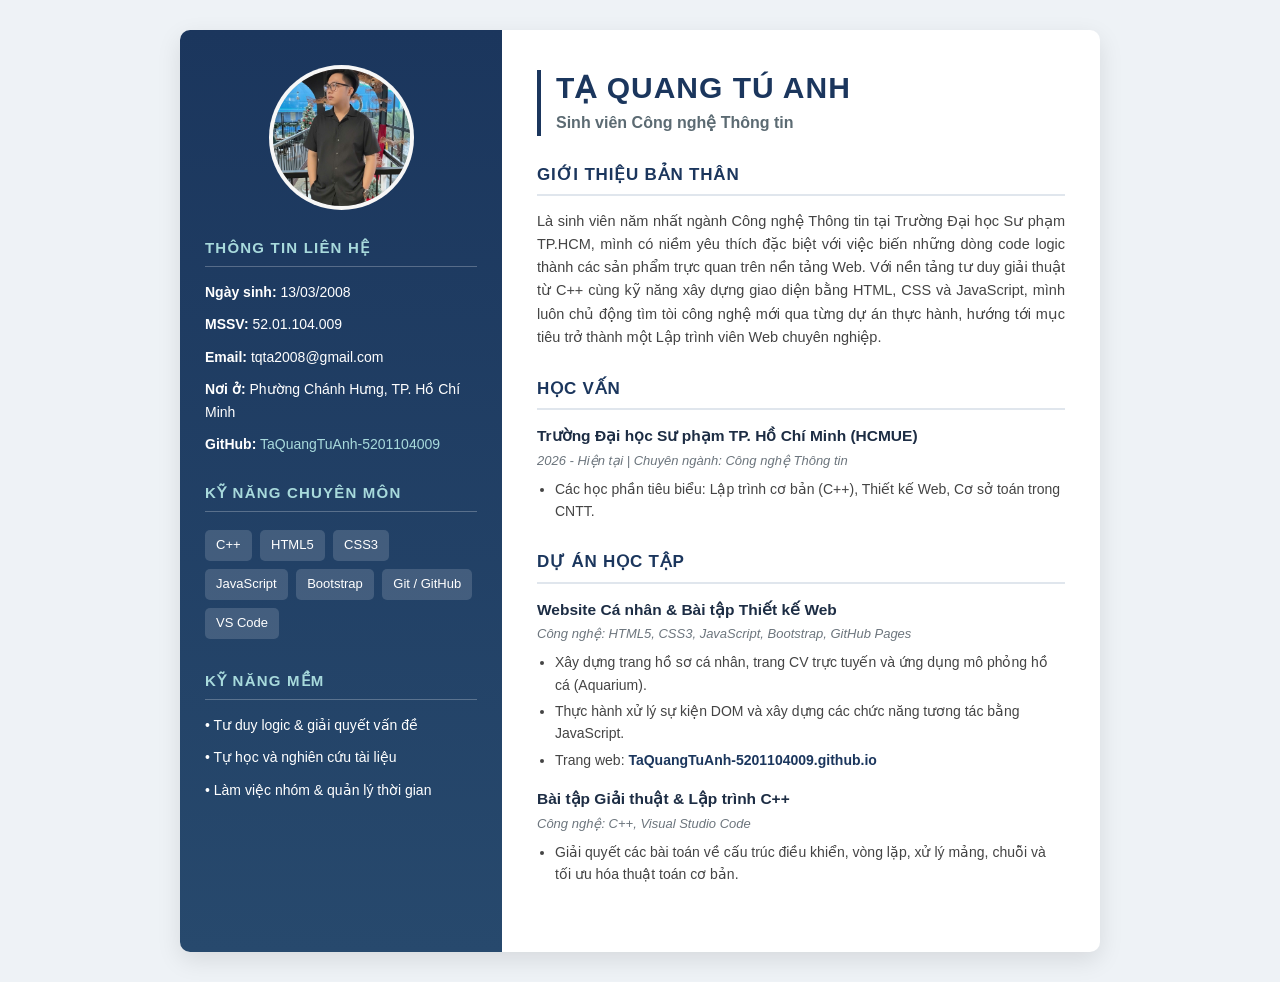
==== CV ca nhan/cvcanhan.html @ 0acc431b "Rename cvcanhan.html to CV ca nhan/cvcanhan.html" ====
<!DOCTYPE html>
<html lang="vi">
<head>
    <meta charset="UTF-8">
    <meta name="viewport" content="width=device-width, initial-scale=1.0">
    <title>CV - Tạ Quang Tú Anh</title>
    <style>
        * {
            box-sizing: border-box;
            margin: 0;
            padding: 0;
            font-family: 'Segoe UI', Tahoma, Geneva, Verdana, sans-serif;
        }
        body {
            background-color: #eef2f6;
            color: #333;
            line-height: 1.6;
            padding: 30px 15px;
        }
        .cv-container {
            max-width: 920px;
            margin: 0 auto;
            background: #ffffff;
            display: flex;
            box-shadow: 0 8px 25px rgba(0, 0, 0, 0.1);
            border-radius: 10px;
            overflow: hidden;
        }
        /* CỘT TRÁI */
        .left-column {
            width: 35%;
            background: linear-gradient(180deg, #1b365d 0%, #27496d 100%);
            color: #ffffff;
            padding: 35px 25px;
        }
        .avatar {
            width: 145px;
            height: 145px;
            border-radius: 50%;
            object-fit: cover;
            display: block;
            margin: 0 auto 22px;
            border: 4px solid rgba(255, 255, 255, 0.85);
            background-color: #ccc;
        }
        .left-column h2 {
            font-size: 15px;
            text-transform: uppercase;
            letter-spacing: 1.2px;
            border-bottom: 1px solid rgba(255, 255, 255, 0.25);
            padding-bottom: 6px;
            margin: 26px 0 14px;
            color: #a8dadc;
        }
        .info-list {
            list-style: none;
            font-size: 14px;
        }
        .info-list li {
            margin-bottom: 10px;
            word-break: break-word;
        }
        .skill-tag {
            display: inline-block;
            background: rgba(255, 255, 255, 0.15);
            padding: 5px 11px;
            border-radius: 5px;
            font-size: 13px;
            margin: 4px 4px 4px 0;
            transition: background 0.2s;
        }
        .skill-tag:hover {
            background: rgba(255, 255, 255, 0.28);
        }
        /* CỘT PHẢI */
        .right-column {
            width: 65%;
            padding: 40px 35px;
        }
        .header-name {
            border-left: 4px solid #1b365d;
            padding-left: 15px;
            margin-bottom: 25px;
        }
        .header-name h1 {
            font-size: 30px;
            color: #1b365d;
            text-transform: uppercase;
            letter-spacing: 1px;
            line-height: 1.2;
        }
        .header-name p {
            font-size: 16px;
            color: #5c6b73;
            font-weight: 600;
            margin-top: 4px;
        }
        .section {
            margin-bottom: 26px;
        }
        .section h2 {
            font-size: 17px;
            color: #1b365d;
            text-transform: uppercase;
            letter-spacing: 0.8px;
            border-bottom: 2px solid #e0e6ed;
            padding-bottom: 6px;
            margin-bottom: 14px;
        }
        .intro-text {
            font-size: 14.5px;
            color: #444;
            text-align: justify;
        }
        .item {
            margin-bottom: 16px;
        }
        .item-title {
            font-weight: 700;
            font-size: 15.5px;
            color: #1d2d44;
        }
        .item-sub {
            font-size: 13px;
            color: #6c757d;
            font-style: italic;
            margin: 2px 0 6px;
        }
        .item ul {
            padding-left: 18px;
            font-size: 14px;
            color: #444;
        }
        .item ul li {
            margin-bottom: 4px;
        }
        a {
            color: #a8dadc;
            text-decoration: none;
        }
        a:hover {
            text-decoration: underline;
        }
        .right-column a {
            color: #1b365d;
            font-weight: 600;
        }
        @media (max-width: 720px) {
            .cv-container {
                flex-direction: column;
            }
            .left-column, .right-column {
                width: 100%;
            }
            .right-column {
                padding: 30px 20px;
            }
        }
    </style>
</head>
<body>

<div class="cv-container">
    <div class="left-column">
        <img src="anh dai dien.jpg" alt="Tạ Quang Tú Anh" class="avatar" onerror="this.src='https://via.placeholder.com/150?text=Tu+Anh'">
        
        <h2>Thông tin liên hệ</h2>
        <ul class="info-list">
            <li><strong>Ngày sinh:</strong> 13/03/2008</li>
            <li><strong>MSSV:</strong> 52.01.104.009</li>
            <li><strong>Email:</strong> tqta2008@gmail.com</li>
            <li><strong>Nơi ở:</strong> Phường Chánh Hưng, TP. Hồ Chí Minh</li>
            <li><strong>GitHub:</strong> <a href="https://github.com/TaQuangTuAnh-5201104009" target="_blank">TaQuangTuAnh-5201104009</a></li>
        </ul>

        <h2>Kỹ năng chuyên môn</h2>
        <div>
            <span class="skill-tag">C++</span>
            <span class="skill-tag">HTML5</span>
            <span class="skill-tag">CSS3</span>
            <span class="skill-tag">JavaScript</span>
            <span class="skill-tag">Bootstrap</span>
            <span class="skill-tag">Git / GitHub</span>
            <span class="skill-tag">VS Code</span>
        </div>

        <h2>Kỹ năng mềm</h2>
        <ul class="info-list">
            <li>• Tư duy logic & giải quyết vấn đề</li>
            <li>• Tự học và nghiên cứu tài liệu</li>
            <li>• Làm việc nhóm & quản lý thời gian</li>
        </ul>
    </div>

    <div class="right-column">
        <div class="header-name">
            <h1>Tạ Quang Tú Anh</h1>
            <p>Sinh viên Công nghệ Thông tin</p>
        </div>

        <div class="section">
            <h2>Giới thiệu bản thân</h2>
            <p class="intro-text">
                Là sinh viên năm nhất ngành Công nghệ Thông tin tại Trường Đại học Sư phạm TP.HCM, mình có niềm yêu thích đặc biệt với việc biến những dòng code logic thành các sản phẩm trực quan trên nền tảng Web. Với nền tảng tư duy giải thuật từ C++ cùng kỹ năng xây dựng giao diện bằng HTML, CSS và JavaScript, mình luôn chủ động tìm tòi công nghệ mới qua từng dự án thực hành, hướng tới mục tiêu trở thành một Lập trình viên Web chuyên nghiệp.
            </p>
        </div>

        <div class="section">
            <h2>Học vấn</h2>
            <div class="item">
                <div class="item-title">Trường Đại học Sư phạm TP. Hồ Chí Minh (HCMUE)</div>
                <div class="item-sub">2026 - Hiện tại | Chuyên ngành: Công nghệ Thông tin</div>
                <ul>
                    <li>Các học phần tiêu biểu: Lập trình cơ bản (C++), Thiết kế Web, Cơ sở toán trong CNTT.</li>
                </ul>
            </div>
        </div>

        <div class="section">
            <h2>Dự án học tập</h2>
            <div class="item">
                <div class="item-title">Website Cá nhân & Bài tập Thiết kế Web</div>
                <div class="item-sub">Công nghệ: HTML5, CSS3, JavaScript, Bootstrap, GitHub Pages</div>
                <ul>
                    <li>Xây dựng trang hồ sơ cá nhân, trang CV trực tuyến và ứng dụng mô phỏng hồ cá (Aquarium).</li>
                    <li>Thực hành xử lý sự kiện DOM và xây dựng các chức năng tương tác bằng JavaScript.</li>
                    <li>Trang web: <a href="https://TaQuangTuAnh-5201104009.github.io" target="_blank">TaQuangTuAnh-5201104009.github.io</a></li>
                </ul>
            </div>

            <div class="item">
                <div class="item-title">Bài tập Giải thuật & Lập trình C++</div>
                <div class="item-sub">Công nghệ: C++, Visual Studio Code</div>
                <ul>
                    <li>Giải quyết các bài toán về cấu trúc điều khiển, vòng lặp, xử lý mảng, chuỗi và tối ưu hóa thuật toán cơ bản.</li>
                </ul>
            </div>
        </div>
    </div>
</div>

</body>
</html>
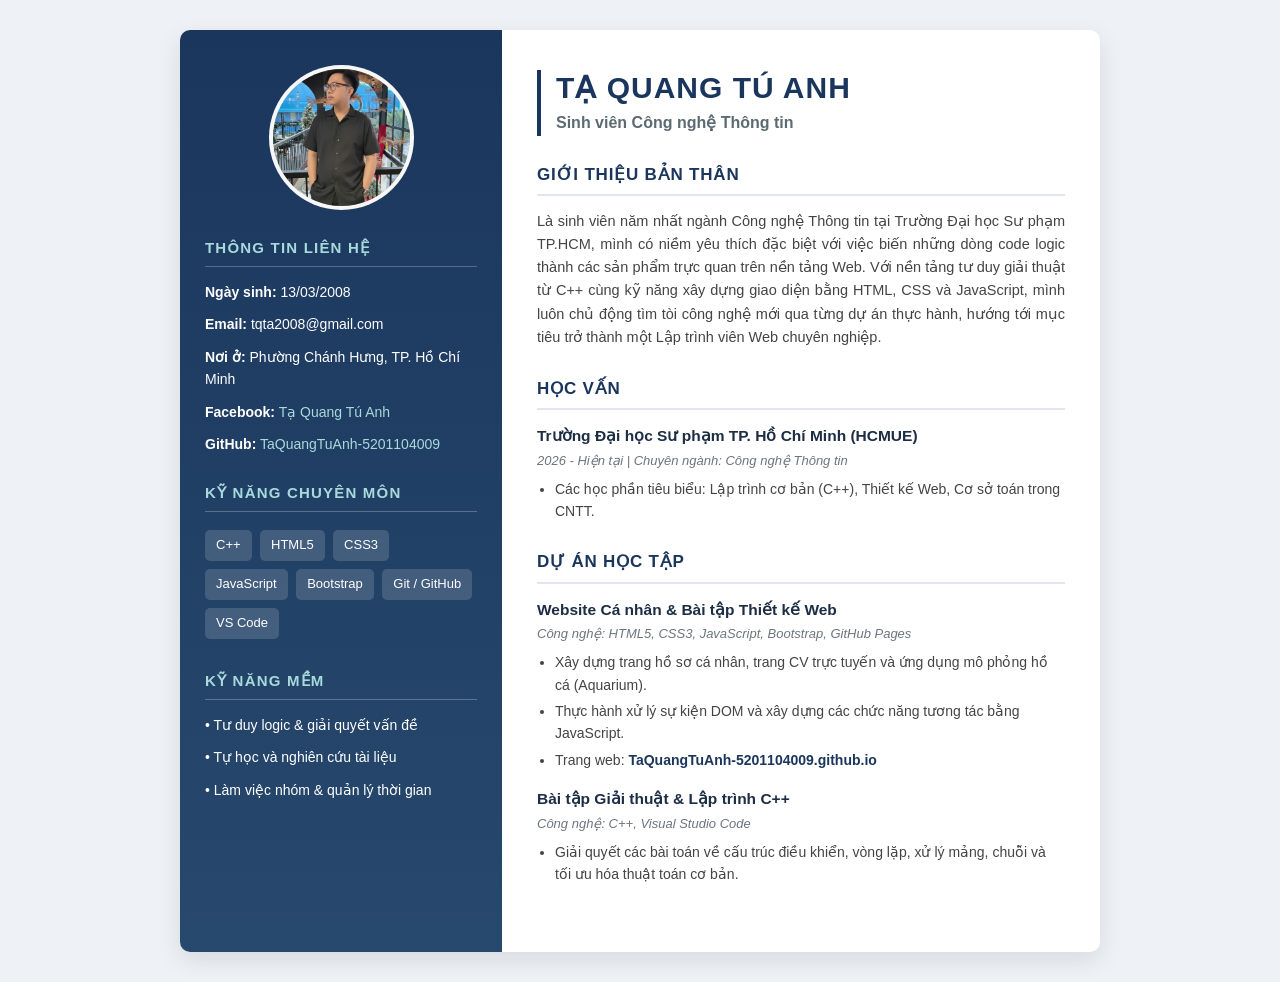
==== commit bfab38a1: "Add files via upload" ====
--- a/CV ca nhan/cvcanhan.html
+++ b/CV ca nhan/cvcanhan.html
@@ -26,7 +26,6 @@
             border-radius: 10px;
             overflow: hidden;
         }
-        /* CỘT TRÁI */
         .left-column {
             width: 35%;
             background: linear-gradient(180deg, #1b365d 0%, #27496d 100%);
@@ -72,7 +71,6 @@
         .skill-tag:hover {
             background: rgba(255, 255, 255, 0.28);
         }
-        /* CỘT PHẢI */
         .right-column {
             width: 65%;
             padding: 40px 35px;
@@ -167,9 +165,9 @@
         <h2>Thông tin liên hệ</h2>
         <ul class="info-list">
             <li><strong>Ngày sinh:</strong> 13/03/2008</li>
-            <li><strong>MSSV:</strong> 52.01.104.009</li>
             <li><strong>Email:</strong> tqta2008@gmail.com</li>
             <li><strong>Nơi ở:</strong> Phường Chánh Hưng, TP. Hồ Chí Minh</li>
+            <li><strong>Facebook:</strong> <a href="https://www.facebook.com/share/1En28FH6UP/" target="_blank">Tạ Quang Tú Anh</a></li>
             <li><strong>GitHub:</strong> <a href="https://github.com/TaQuangTuAnh-5201104009" target="_blank">TaQuangTuAnh-5201104009</a></li>
         </ul>
 
@@ -224,7 +222,7 @@
                 <ul>
                     <li>Xây dựng trang hồ sơ cá nhân, trang CV trực tuyến và ứng dụng mô phỏng hồ cá (Aquarium).</li>
                     <li>Thực hành xử lý sự kiện DOM và xây dựng các chức năng tương tác bằng JavaScript.</li>
-                    <li>Trang web: <a href="https://TaQuangTuAnh-5201104009.github.io" target="_blank">TaQuangTuAnh-5201104009.github.io</a></li>
+                    <li>Trang web: <a href="https://github.com/TaQuangTuAnh-5201104009/2611COMP180203.git" target="_blank">TaQuangTuAnh-5201104009.github.io</a></li>
                 </ul>
             </div>
 
@@ -240,4 +238,4 @@
 </div>
 
 </body>
-</html>
+</html>
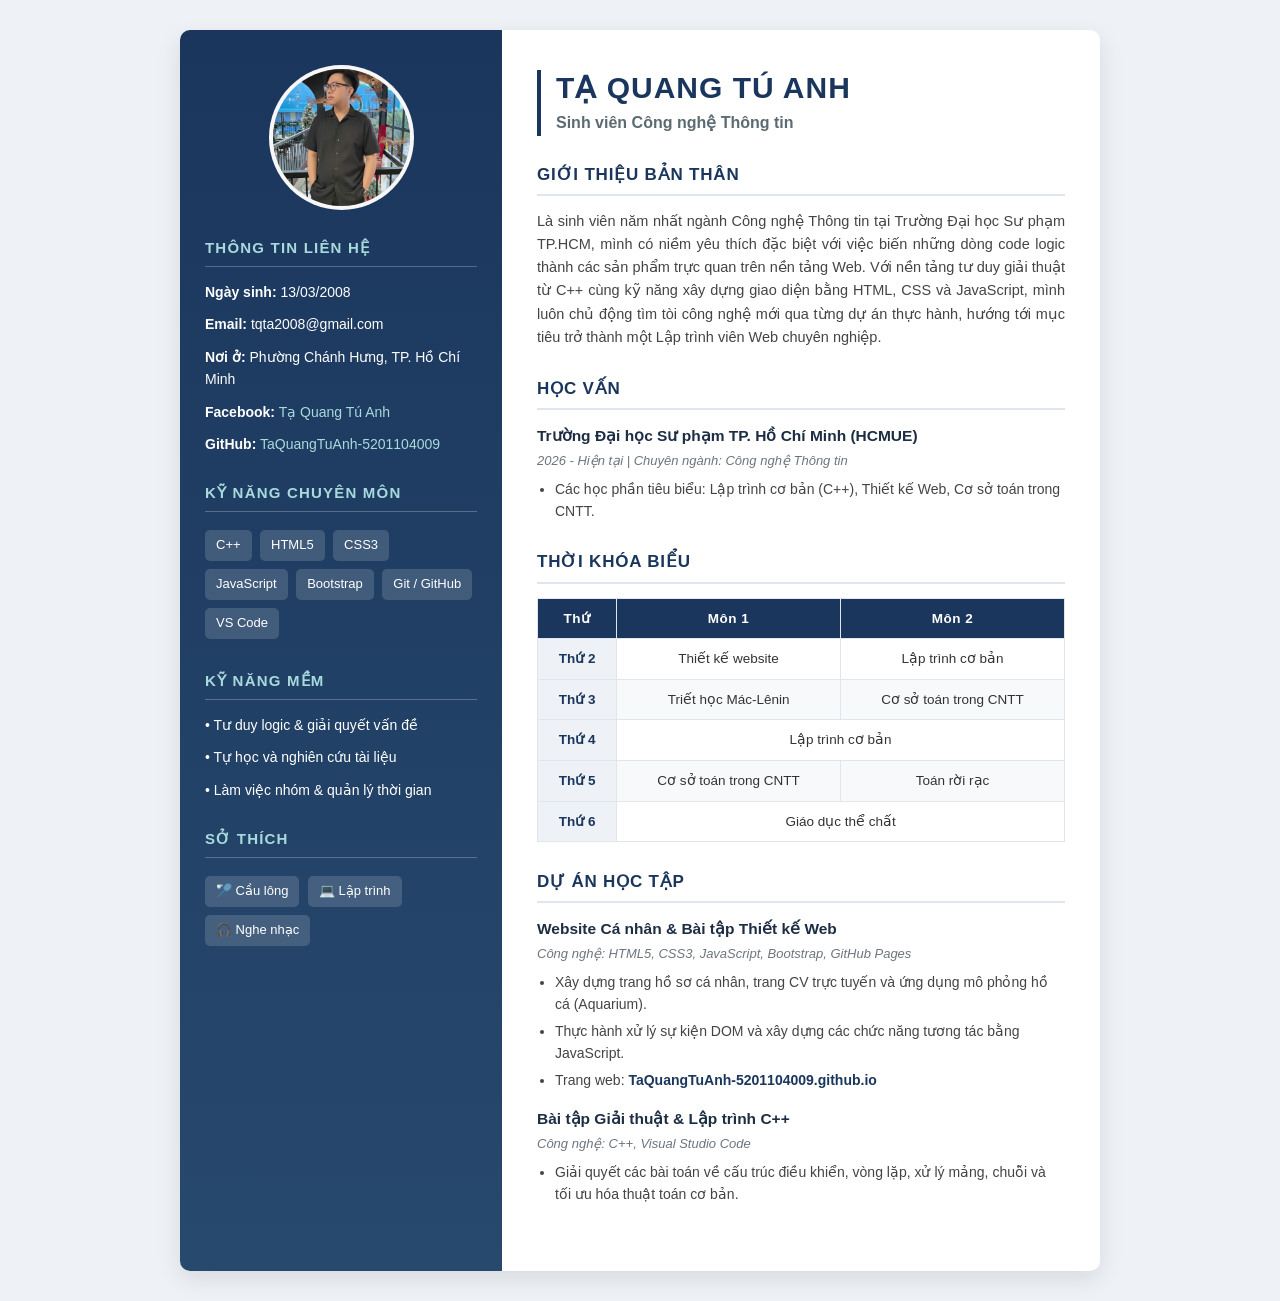
==== commit ddcb3446: "Add files via upload" ====
--- a/CV ca nhan/cvcanhan.html
+++ b/CV ca nhan/cvcanhan.html
@@ -1,241 +1,304 @@
-<!DOCTYPE html>
-<html lang="vi">
-<head>
-    <meta charset="UTF-8">
-    <meta name="viewport" content="width=device-width, initial-scale=1.0">
-    <title>CV - Tạ Quang Tú Anh</title>
-    <style>
-        * {
-            box-sizing: border-box;
-            margin: 0;
-            padding: 0;
-            font-family: 'Segoe UI', Tahoma, Geneva, Verdana, sans-serif;
-        }
-        body {
-            background-color: #eef2f6;
-            color: #333;
-            line-height: 1.6;
-            padding: 30px 15px;
-        }
-        .cv-container {
-            max-width: 920px;
-            margin: 0 auto;
-            background: #ffffff;
-            display: flex;
-            box-shadow: 0 8px 25px rgba(0, 0, 0, 0.1);
-            border-radius: 10px;
-            overflow: hidden;
-        }
-        .left-column {
-            width: 35%;
-            background: linear-gradient(180deg, #1b365d 0%, #27496d 100%);
-            color: #ffffff;
-            padding: 35px 25px;
-        }
-        .avatar {
-            width: 145px;
-            height: 145px;
-            border-radius: 50%;
-            object-fit: cover;
-            display: block;
-            margin: 0 auto 22px;
-            border: 4px solid rgba(255, 255, 255, 0.85);
-            background-color: #ccc;
-        }
-        .left-column h2 {
-            font-size: 15px;
-            text-transform: uppercase;
-            letter-spacing: 1.2px;
-            border-bottom: 1px solid rgba(255, 255, 255, 0.25);
-            padding-bottom: 6px;
-            margin: 26px 0 14px;
-            color: #a8dadc;
-        }
-        .info-list {
-            list-style: none;
-            font-size: 14px;
-        }
-        .info-list li {
-            margin-bottom: 10px;
-            word-break: break-word;
-        }
-        .skill-tag {
-            display: inline-block;
-            background: rgba(255, 255, 255, 0.15);
-            padding: 5px 11px;
-            border-radius: 5px;
-            font-size: 13px;
-            margin: 4px 4px 4px 0;
-            transition: background 0.2s;
-        }
-        .skill-tag:hover {
-            background: rgba(255, 255, 255, 0.28);
-        }
-        .right-column {
-            width: 65%;
-            padding: 40px 35px;
-        }
-        .header-name {
-            border-left: 4px solid #1b365d;
-            padding-left: 15px;
-            margin-bottom: 25px;
-        }
-        .header-name h1 {
-            font-size: 30px;
-            color: #1b365d;
-            text-transform: uppercase;
-            letter-spacing: 1px;
-            line-height: 1.2;
-        }
-        .header-name p {
-            font-size: 16px;
-            color: #5c6b73;
-            font-weight: 600;
-            margin-top: 4px;
-        }
-        .section {
-            margin-bottom: 26px;
-        }
-        .section h2 {
-            font-size: 17px;
-            color: #1b365d;
-            text-transform: uppercase;
-            letter-spacing: 0.8px;
-            border-bottom: 2px solid #e0e6ed;
-            padding-bottom: 6px;
-            margin-bottom: 14px;
-        }
-        .intro-text {
-            font-size: 14.5px;
-            color: #444;
-            text-align: justify;
-        }
-        .item {
-            margin-bottom: 16px;
-        }
-        .item-title {
-            font-weight: 700;
-            font-size: 15.5px;
-            color: #1d2d44;
-        }
-        .item-sub {
-            font-size: 13px;
-            color: #6c757d;
-            font-style: italic;
-            margin: 2px 0 6px;
-        }
-        .item ul {
-            padding-left: 18px;
-            font-size: 14px;
-            color: #444;
-        }
-        .item ul li {
-            margin-bottom: 4px;
-        }
-        a {
-            color: #a8dadc;
-            text-decoration: none;
-        }
-        a:hover {
-            text-decoration: underline;
-        }
-        .right-column a {
-            color: #1b365d;
-            font-weight: 600;
-        }
-        @media (max-width: 720px) {
-            .cv-container {
-                flex-direction: column;
-            }
-            .left-column, .right-column {
-                width: 100%;
-            }
-            .right-column {
-                padding: 30px 20px;
-            }
-        }
-    </style>
-</head>
-<body>
-
-<div class="cv-container">
-    <div class="left-column">
-        <img src="anh dai dien.jpg" alt="Tạ Quang Tú Anh" class="avatar" onerror="this.src='https://via.placeholder.com/150?text=Tu+Anh'">
-        
-        <h2>Thông tin liên hệ</h2>
-        <ul class="info-list">
-            <li><strong>Ngày sinh:</strong> 13/03/2008</li>
-            <li><strong>Email:</strong> tqta2008@gmail.com</li>
-            <li><strong>Nơi ở:</strong> Phường Chánh Hưng, TP. Hồ Chí Minh</li>
-            <li><strong>Facebook:</strong> <a href="https://www.facebook.com/share/1En28FH6UP/" target="_blank">Tạ Quang Tú Anh</a></li>
-            <li><strong>GitHub:</strong> <a href="https://github.com/TaQuangTuAnh-5201104009" target="_blank">TaQuangTuAnh-5201104009</a></li>
-        </ul>
-
-        <h2>Kỹ năng chuyên môn</h2>
-        <div>
-            <span class="skill-tag">C++</span>
-            <span class="skill-tag">HTML5</span>
-            <span class="skill-tag">CSS3</span>
-            <span class="skill-tag">JavaScript</span>
-            <span class="skill-tag">Bootstrap</span>
-            <span class="skill-tag">Git / GitHub</span>
-            <span class="skill-tag">VS Code</span>
-        </div>
-
-        <h2>Kỹ năng mềm</h2>
-        <ul class="info-list">
-            <li>• Tư duy logic & giải quyết vấn đề</li>
-            <li>• Tự học và nghiên cứu tài liệu</li>
-            <li>• Làm việc nhóm & quản lý thời gian</li>
-        </ul>
-    </div>
-
-    <div class="right-column">
-        <div class="header-name">
-            <h1>Tạ Quang Tú Anh</h1>
-            <p>Sinh viên Công nghệ Thông tin</p>
-        </div>
-
-        <div class="section">
-            <h2>Giới thiệu bản thân</h2>
-            <p class="intro-text">
-                Là sinh viên năm nhất ngành Công nghệ Thông tin tại Trường Đại học Sư phạm TP.HCM, mình có niềm yêu thích đặc biệt với việc biến những dòng code logic thành các sản phẩm trực quan trên nền tảng Web. Với nền tảng tư duy giải thuật từ C++ cùng kỹ năng xây dựng giao diện bằng HTML, CSS và JavaScript, mình luôn chủ động tìm tòi công nghệ mới qua từng dự án thực hành, hướng tới mục tiêu trở thành một Lập trình viên Web chuyên nghiệp.
-            </p>
-        </div>
-
-        <div class="section">
-            <h2>Học vấn</h2>
-            <div class="item">
-                <div class="item-title">Trường Đại học Sư phạm TP. Hồ Chí Minh (HCMUE)</div>
-                <div class="item-sub">2026 - Hiện tại | Chuyên ngành: Công nghệ Thông tin</div>
-                <ul>
-                    <li>Các học phần tiêu biểu: Lập trình cơ bản (C++), Thiết kế Web, Cơ sở toán trong CNTT.</li>
-                </ul>
-            </div>
-        </div>
-
-        <div class="section">
-            <h2>Dự án học tập</h2>
-            <div class="item">
-                <div class="item-title">Website Cá nhân & Bài tập Thiết kế Web</div>
-                <div class="item-sub">Công nghệ: HTML5, CSS3, JavaScript, Bootstrap, GitHub Pages</div>
-                <ul>
-                    <li>Xây dựng trang hồ sơ cá nhân, trang CV trực tuyến và ứng dụng mô phỏng hồ cá (Aquarium).</li>
-                    <li>Thực hành xử lý sự kiện DOM và xây dựng các chức năng tương tác bằng JavaScript.</li>
-                    <li>Trang web: <a href="https://github.com/TaQuangTuAnh-5201104009/2611COMP180203.git" target="_blank">TaQuangTuAnh-5201104009.github.io</a></li>
-                </ul>
-            </div>
-
-            <div class="item">
-                <div class="item-title">Bài tập Giải thuật & Lập trình C++</div>
-                <div class="item-sub">Công nghệ: C++, Visual Studio Code</div>
-                <ul>
-                    <li>Giải quyết các bài toán về cấu trúc điều khiển, vòng lặp, xử lý mảng, chuỗi và tối ưu hóa thuật toán cơ bản.</li>
-                </ul>
-            </div>
-        </div>
-    </div>
-</div>
-
-</body>
-</html>+<!DOCTYPE html>
+<html lang="vi">
+<head>
+    <meta charset="UTF-8">
+    <meta name="viewport" content="width=device-width, initial-scale=1.0">
+    <title>CV - Tạ Quang Tú Anh</title>
+    <style>
+        * {
+            box-sizing: border-box;
+            margin: 0;
+            padding: 0;
+            font-family: 'Segoe UI', Tahoma, Geneva, Verdana, sans-serif;
+        }
+        body {
+            background-color: #eef2f6;
+            color: #333;
+            line-height: 1.6;
+            padding: 30px 15px;
+        }
+        .cv-container {
+            max-width: 920px;
+            margin: 0 auto;
+            background: #ffffff;
+            display: flex;
+            box-shadow: 0 8px 25px rgba(0, 0, 0, 0.1);
+            border-radius: 10px;
+            overflow: hidden;
+        }
+        .left-column {
+            width: 35%;
+            background: linear-gradient(180deg, #1b365d 0%, #27496d 100%);
+            color: #ffffff;
+            padding: 35px 25px;
+        }
+        .avatar {
+            width: 145px;
+            height: 145px;
+            border-radius: 50%;
+            object-fit: cover;
+            display: block;
+            margin: 0 auto 22px;
+            border: 4px solid rgba(255, 255, 255, 0.85);
+            background-color: #ccc;
+        }
+        .left-column h2 {
+            font-size: 15px;
+            text-transform: uppercase;
+            letter-spacing: 1.2px;
+            border-bottom: 1px solid rgba(255, 255, 255, 0.25);
+            padding-bottom: 6px;
+            margin: 26px 0 14px;
+            color: #a8dadc;
+        }
+        .info-list {
+            list-style: none;
+            font-size: 14px;
+        }
+        .info-list li {
+            margin-bottom: 10px;
+            word-break: break-word;
+        }
+        .skill-tag {
+            display: inline-block;
+            background: rgba(255, 255, 255, 0.15);
+            padding: 5px 11px;
+            border-radius: 5px;
+            font-size: 13px;
+            margin: 4px 4px 4px 0;
+            transition: background 0.2s;
+        }
+        .skill-tag:hover {
+            background: rgba(255, 255, 255, 0.28);
+        }
+        .right-column {
+            width: 65%;
+            padding: 40px 35px;
+        }
+        .header-name {
+            border-left: 4px solid #1b365d;
+            padding-left: 15px;
+            margin-bottom: 25px;
+        }
+        .header-name h1 {
+            font-size: 30px;
+            color: #1b365d;
+            text-transform: uppercase;
+            letter-spacing: 1px;
+            line-height: 1.2;
+        }
+        .header-name p {
+            font-size: 16px;
+            color: #5c6b73;
+            font-weight: 600;
+            margin-top: 4px;
+        }
+        .section {
+            margin-bottom: 26px;
+        }
+        .section h2 {
+            font-size: 17px;
+            color: #1b365d;
+            text-transform: uppercase;
+            letter-spacing: 0.8px;
+            border-bottom: 2px solid #e0e6ed;
+            padding-bottom: 6px;
+            margin-bottom: 14px;
+        }
+        .intro-text {
+            font-size: 14.5px;
+            color: #444;
+            text-align: justify;
+        }
+        .item {
+            margin-bottom: 16px;
+        }
+        .item-title {
+            font-weight: 700;
+            font-size: 15.5px;
+            color: #1d2d44;
+        }
+        .item-sub {
+            font-size: 13px;
+            color: #6c757d;
+            font-style: italic;
+            margin: 2px 0 6px;
+        }
+        .item ul {
+            padding-left: 18px;
+            font-size: 14px;
+            color: #444;
+        }
+        .item ul li {
+            margin-bottom: 4px;
+        }
+
+        /* Thời khóa biểu */
+        .table-wrap {
+            overflow-x: auto;
+        }
+        .tkb {
+            width: 100%;
+            border-collapse: collapse;
+            font-size: 13.5px;
+        }
+        .tkb th, .tkb td {
+            border: 1px solid #e0e6ed;
+            padding: 9px 10px;
+            text-align: center;
+        }
+        .tkb th {
+            background: #1b365d;
+            color: #ffffff;
+            font-weight: 600;
+            letter-spacing: 0.5px;
+        }
+        .tkb tbody td:first-child {
+            background: #eef2f6;
+            color: #1b365d;
+            font-weight: 700;
+            white-space: nowrap;
+        }
+        .tkb tbody tr:nth-child(even) {
+            background: #f7f9fb;
+        }
+        .tkb tbody tr:hover td:not(:first-child) {
+            background: #e3f1f2;
+        }
+
+        a {
+            color: #a8dadc;
+            text-decoration: none;
+        }
+        a:hover {
+            text-decoration: underline;
+        }
+        .right-column a {
+            color: #1b365d;
+            font-weight: 600;
+        }
+        @media (max-width: 720px) {
+            .cv-container {
+                flex-direction: column;
+            }
+            .left-column, .right-column {
+                width: 100%;
+            }
+            .right-column {
+                padding: 30px 20px;
+            }
+        }
+    </style>
+</head>
+<body>
+
+<div class="cv-container">
+    <div class="left-column">
+        <img src="anh dai dien.jpg" alt="Tạ Quang Tú Anh" class="avatar" onerror="this.src='https://via.placeholder.com/150?text=Tu+Anh'">
+        
+        <h2>Thông tin liên hệ</h2>
+        <ul class="info-list">
+            <li><strong>Ngày sinh:</strong> 13/03/2008</li>
+            <li><strong>Email:</strong> tqta2008@gmail.com</li>
+            <li><strong>Nơi ở:</strong> Phường Chánh Hưng, TP. Hồ Chí Minh</li>
+            <li><strong>Facebook:</strong> <a href="https://www.facebook.com/share/1En28FH6UP/" target="_blank">Tạ Quang Tú Anh</a></li>
+            <li><strong>GitHub:</strong> <a href="https://github.com/TaQuangTuAnh-5201104009" target="_blank">TaQuangTuAnh-5201104009</a></li>
+        </ul>
+
+        <h2>Kỹ năng chuyên môn</h2>
+        <div>
+            <span class="skill-tag">C++</span>
+            <span class="skill-tag">HTML5</span>
+            <span class="skill-tag">CSS3</span>
+            <span class="skill-tag">JavaScript</span>
+            <span class="skill-tag">Bootstrap</span>
+            <span class="skill-tag">Git / GitHub</span>
+            <span class="skill-tag">VS Code</span>
+        </div>
+
+        <h2>Kỹ năng mềm</h2>
+        <ul class="info-list">
+            <li>• Tư duy logic & giải quyết vấn đề</li>
+            <li>• Tự học và nghiên cứu tài liệu</li>
+            <li>• Làm việc nhóm & quản lý thời gian</li>
+        </ul>
+
+        <h2>Sở thích</h2>
+        <div>
+            <span class="skill-tag">🏸 Cầu lông</span>
+            <span class="skill-tag">💻 Lập trình</span>
+            <span class="skill-tag">🎧 Nghe nhạc</span>
+        </div>
+    </div>
+
+    <div class="right-column">
+        <div class="header-name">
+            <h1>Tạ Quang Tú Anh</h1>
+            <p>Sinh viên Công nghệ Thông tin</p>
+        </div>
+
+        <div class="section">
+            <h2>Giới thiệu bản thân</h2>
+            <p class="intro-text">
+                Là sinh viên năm nhất ngành Công nghệ Thông tin tại Trường Đại học Sư phạm TP.HCM, mình có niềm yêu thích đặc biệt với việc biến những dòng code logic thành các sản phẩm trực quan trên nền tảng Web. Với nền tảng tư duy giải thuật từ C++ cùng kỹ năng xây dựng giao diện bằng HTML, CSS và JavaScript, mình luôn chủ động tìm tòi công nghệ mới qua từng dự án thực hành, hướng tới mục tiêu trở thành một Lập trình viên Web chuyên nghiệp.
+            </p>
+        </div>
+
+        <div class="section">
+            <h2>Học vấn</h2>
+            <div class="item">
+                <div class="item-title">Trường Đại học Sư phạm TP. Hồ Chí Minh (HCMUE)</div>
+                <div class="item-sub">2026 - Hiện tại | Chuyên ngành: Công nghệ Thông tin</div>
+                <ul>
+                    <li>Các học phần tiêu biểu: Lập trình cơ bản (C++), Thiết kế Web, Cơ sở toán trong CNTT.</li>
+                </ul>
+            </div>
+        </div>
+
+        <div class="section">
+            <h2>Thời khóa biểu</h2>
+            <div class="table-wrap">
+                <table class="tkb">
+                    <thead>
+                        <tr>
+                            <th>Thứ</th>
+                            <th>Môn 1</th>
+                            <th>Môn 2</th>
+                        </tr>
+                    </thead>
+                    <tbody>
+                        <tr><td>Thứ 2</td><td>Thiết kế website</td><td>Lập trình cơ bản</td></tr>
+                        <tr><td>Thứ 3</td><td>Triết học Mác-Lênin</td><td>Cơ sở toán trong CNTT</td></tr>
+                        <tr><td>Thứ 4</td><td colspan="2">Lập trình cơ bản</td></tr>
+                        <tr><td>Thứ 5</td><td>Cơ sở toán trong CNTT</td><td>Toán rời rạc</td></tr>
+                        <tr><td>Thứ 6</td><td colspan="2">Giáo dục thể chất</td></tr>
+                    </tbody>
+                </table>
+            </div>
+        </div>
+
+        <div class="section">
+            <h2>Dự án học tập</h2>
+            <div class="item">
+                <div class="item-title">Website Cá nhân & Bài tập Thiết kế Web</div>
+                <div class="item-sub">Công nghệ: HTML5, CSS3, JavaScript, Bootstrap, GitHub Pages</div>
+                <ul>
+                    <li>Xây dựng trang hồ sơ cá nhân, trang CV trực tuyến và ứng dụng mô phỏng hồ cá (Aquarium).</li>
+                    <li>Thực hành xử lý sự kiện DOM và xây dựng các chức năng tương tác bằng JavaScript.</li>
+                    <li>Trang web: <a href="https://github.com/TaQuangTuAnh-5201104009/2611COMP180203.git" target="_blank">TaQuangTuAnh-5201104009.github.io</a></li>
+                </ul>
+            </div>
+
+            <div class="item">
+                <div class="item-title">Bài tập Giải thuật & Lập trình C++</div>
+                <div class="item-sub">Công nghệ: C++, Visual Studio Code</div>
+                <ul>
+                    <li>Giải quyết các bài toán về cấu trúc điều khiển, vòng lặp, xử lý mảng, chuỗi và tối ưu hóa thuật toán cơ bản.</li>
+                </ul>
+            </div>
+        </div>
+    </div>
+</div>
+
+</body>
+</html>
